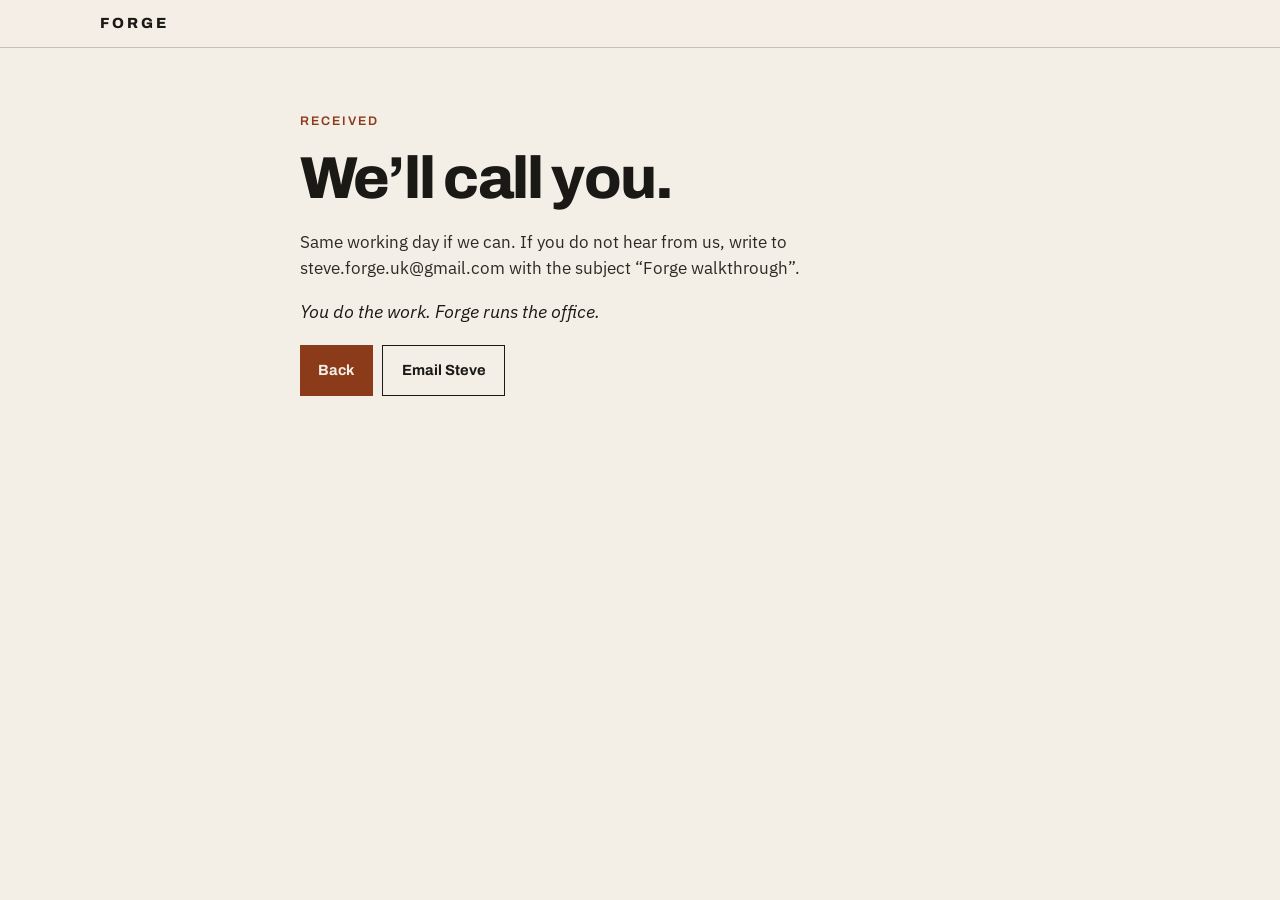
==== thanks.html @ c3102935 "Add Forge cold-email landing page" ====
<!DOCTYPE html>
<html lang="en-GB">
<head>
<meta charset="utf-8"/>
<meta name="viewport" content="width=device-width,initial-scale=1"/>
<title>Forge — We’ll call you</title>
<meta name="robots" content="noindex"/>
<meta name="theme-color" content="#F4EFE6"/>
<link rel="preconnect" href="https://fonts.googleapis.com"/>
<link rel="preconnect" href="https://fonts.gstatic.com" crossorigin/>
<link href="https://fonts.googleapis.com/css2?family=Archivo:wght@700;800&family=IBM+Plex+Sans:ital,wght@0,400;0,500;1,400&display=swap" rel="stylesheet"/>
<link rel="stylesheet" href="styles.css"/>
</head>
<body>
<header class="nav">
  <div class="wrap nav-inner">
    <a class="logo" href="index.html">FORGE</a>
  </div>
</header>
<main class="thanks">
  <div class="wrap narrow">
    <p class="eyebrow">Received</p>
    <h1>We’ll call you.</h1>
    <p class="lede">Same working day if we can. If you do not hear from us, write to steve.forge.uk@gmail.com with the subject “Forge walkthrough”.</p>
    <p class="lockup">You do the work. Forge runs the office.</p>
    <div class="btns">
      <a class="btn btn-primary" href="index.html">Back</a>
      <a class="btn btn-ghost" href="mailto:steve.forge.uk@gmail.com">Email Steve</a>
    </div>
  </div>
</main>
</body>
</html>
---- styles.css ----
:root{
  --paper:#F4EFE6;
  --paper-2:#EBE4D8;
  --ink:#1A1916;
  --rust:#8B3A1A;
  --steel:#5C574E;
  --muted:#7A7468;
  --rule:#C8C0B4;
  --cream:#FAF6EF;
  --white:#FFFcf7;
  --ink-2:#2C2A26;
}
*{box-sizing:border-box;margin:0;padding:0}
html{scroll-behavior:smooth}
@media(prefers-reduced-motion:reduce){html{scroll-behavior:auto}}
body{
  font-family:"IBM Plex Sans",system-ui,sans-serif;
  background:var(--paper);
  color:var(--ink);
  line-height:1.55;
  -webkit-font-smoothing:antialiased;
}
a{color:inherit}
.skip{
  position:absolute;left:-999px;top:0;background:var(--ink);color:var(--paper);padding:.6rem 1rem;z-index:100
}
.skip:focus{left:1rem;top:1rem}
.wrap{width:min(1080px,calc(100% - 2rem));margin:0 auto}
.wrap.narrow{width:min(680px,calc(100% - 2rem))}
.mono{font-family:"IBM Plex Mono",ui-monospace,monospace;letter-spacing:.04em;font-size:.78rem}
.eyebrow{
  font-family:"Archivo",sans-serif;font-weight:600;font-size:.78rem;
  letter-spacing:.16em;text-transform:uppercase;color:var(--rust);margin-bottom:1rem
}
.light-eye{color:#E0B8A4}
h1,h2,h3{font-family:"Archivo",sans-serif;font-weight:800;letter-spacing:-.03em;line-height:1.08}
h1{font-size:clamp(2.1rem,6.8vw,3.7rem);margin-bottom:1.1rem}
h2{font-size:clamp(1.55rem,3.8vw,2.35rem);margin-bottom:1rem}
h3{font-size:1.05rem;margin-bottom:.45rem}
.lede,.intro{font-size:1.08rem;max-width:38rem;color:var(--ink-2);margin-bottom:1rem}
.lockup{font-style:italic;font-size:1.12rem;margin:0 0 1.2rem}
.fine{font-size:.88rem;color:var(--muted);margin-top:.9rem;max-width:34rem}
.after{margin-top:1.2rem;font-size:1.05rem}
.light{color:#F4EFE6}
.intro.light{color:#E8E0D4}

.nav{
  position:sticky;top:0;z-index:40;
  background:rgba(244,239,230,.94);
  border-bottom:1px solid var(--rule);
  backdrop-filter:blur(10px)
}
.nav-inner{display:flex;align-items:center;justify-content:space-between;padding:.75rem 0}
.logo{font-family:"Archivo",sans-serif;font-weight:800;letter-spacing:.2em;font-size:.92rem;text-decoration:none}
.btn,.nav-cta{
  display:inline-flex;align-items:center;justify-content:center;
  font-family:"Archivo",sans-serif;font-weight:700;text-decoration:none;border:0;cursor:pointer;
  padding:.8rem 1.15rem;font-size:.92rem
}
.nav-cta,.btn-primary{background:var(--rust);color:var(--paper)}
.btn-ghost{background:transparent;color:var(--ink);border:1px solid var(--ink)}
.btn:hover,.nav-cta:hover{filter:brightness(1.08)}
.btn-block{width:100%;margin-top:.4rem}
.btns{display:flex;flex-wrap:wrap;gap:.6rem}

.hero{padding:2.4rem 0 2.8rem}
.hero-grid{display:grid;gap:1.6rem}
@media(min-width:880px){
  .hero-grid{grid-template-columns:1.15fr .85fr;align-items:center;gap:2.4rem}
}
.card{
  background:var(--white);
  border:1px solid var(--rule);
  padding:1.2rem 1.25rem 1.1rem
}
.card-kicker{color:var(--rust);margin-bottom:.8rem}
.mini-flow{list-style:none}
.mini-flow li{
  display:flex;gap:.75rem;align-items:baseline;
  padding:.45rem 0;border-bottom:1px solid var(--paper-2);font-size:1rem
}
.mini-flow li:last-child{border-bottom:0}
.mini-flow span{font-family:"IBM Plex Mono",ui-monospace,monospace;font-size:.72rem;color:var(--rust);letter-spacing:.08em}

.sec{padding:3rem 0}
.sec-ink{background:var(--ink);color:var(--paper)}
.sec-paper2{background:var(--paper-2);border-top:1px solid var(--rule);border-bottom:1px solid var(--rule)}

.split{list-style:none;margin:1.2rem 0 0;display:grid;gap:.45rem}
.split li{padding-left:1rem;position:relative}
.split li:before{content:"";position:absolute;left:0;top:.7rem;width:.45rem;height:.45rem;background:var(--rust)}

.grid-3{display:grid;gap:1.3rem;margin-top:1.4rem}
@media(min-width:800px){.grid-3{grid-template-columns:repeat(3,1fr);gap:1.6rem}}
.grid-3 article{border-top:1px solid #3A3732;padding-top:1rem}
.grid-3 p{color:#D8D0C4}

.modes{list-style:none;display:grid;gap:.7rem;margin-top:1.1rem;max-width:40rem}
.modes li{padding:.85rem 1rem;background:var(--white);border:1px solid var(--rule)}

.offer .price{font-family:"Archivo",sans-serif;font-weight:800;font-size:1.7rem;letter-spacing:-.03em}
.offer .price span{font-family:"IBM Plex Sans",sans-serif;font-weight:400;font-size:1rem;color:var(--steel);letter-spacing:0;margin-left:.35rem}
.price-row{display:grid;gap:1rem;margin-top:1.2rem}
@media(min-width:720px){.price-row{grid-template-columns:1fr 1fr;align-items:center}}
.price-note{color:var(--steel);max-width:28rem}

.talk{display:grid;gap:1.8rem}
@media(min-width:860px){.talk{grid-template-columns:1fr 1fr;align-items:start;gap:2.4rem}}
.ticks{list-style:none;margin-top:1rem}
.ticks li{padding:.3rem 0 .3rem 1.1rem;position:relative}
.ticks li:before{content:"—";position:absolute;left:0;color:#E0B8A4}

.form{
  background:var(--paper);
  color:var(--ink);
  padding:1.2rem;
  display:grid;gap:.75rem
}
.form label{display:grid;gap:.3rem;font-size:.9rem;font-weight:500}
.form input,.form select{
  font:inherit;padding:.7rem .7rem;border:1px solid var(--rule);background:var(--white);color:var(--ink)
}
.form input:focus,.form select:focus{outline:2px solid var(--rust);outline-offset:1px}
.form-fine{font-size:.8rem;color:var(--muted)}
.honey{position:absolute;left:-9999px;height:0;width:0;opacity:0}

.foot{border-top:1px solid var(--rule);padding:1.4rem 0 2rem;color:var(--steel);font-size:.9rem}
.foot-inner{display:grid;gap:.35rem}
.foot a{text-decoration:none}
.foot a:hover{color:var(--ink)}

.thanks{padding:4rem 0 5rem}
@media(max-width:480px){
  .nav-cta{padding:.65rem .85rem;font-size:.82rem}
}
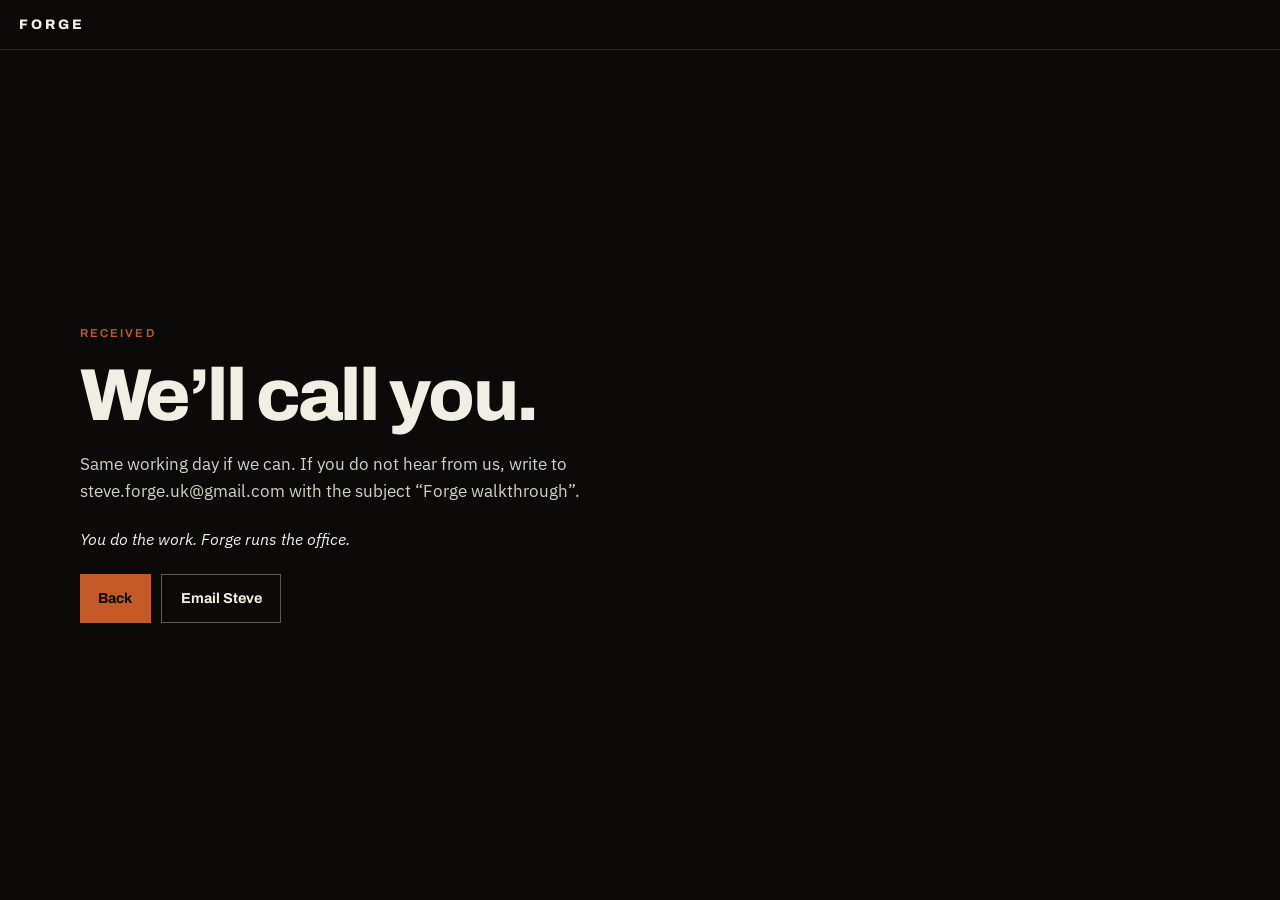
==== commit 636ad607: "Premium trade editorial redesign for cold-email page" ====
--- a/thanks.html
+++ b/thanks.html
@@ -5,20 +5,18 @@
 <meta name="viewport" content="width=device-width,initial-scale=1"/>
 <title>Forge — We’ll call you</title>
 <meta name="robots" content="noindex"/>
-<meta name="theme-color" content="#F4EFE6"/>
+<meta name="theme-color" content="#0B0A09"/>
 <link rel="preconnect" href="https://fonts.googleapis.com"/>
 <link rel="preconnect" href="https://fonts.gstatic.com" crossorigin/>
 <link href="https://fonts.googleapis.com/css2?family=Archivo:wght@700;800&family=IBM+Plex+Sans:ital,wght@0,400;0,500;1,400&display=swap" rel="stylesheet"/>
 <link rel="stylesheet" href="styles.css"/>
 </head>
-<body>
-<header class="nav">
-  <div class="wrap nav-inner">
-    <a class="logo" href="index.html">FORGE</a>
-  </div>
+<body class="thanks">
+<header class="nav solid">
+  <a class="logo" href="index.html">FORGE</a>
 </header>
-<main class="thanks">
-  <div class="wrap narrow">
+<main>
+  <div class="wrap">
     <p class="eyebrow">Received</p>
     <h1>We’ll call you.</h1>
     <p class="lede">Same working day if we can. If you do not hear from us, write to steve.forge.uk@gmail.com with the subject “Forge walkthrough”.</p>
--- a/styles.css
+++ b/styles.css
@@ -1,135 +1,170 @@
 :root{
-  --paper:#F4EFE6;
-  --paper-2:#EBE4D8;
-  --ink:#1A1916;
-  --rust:#8B3A1A;
-  --steel:#5C574E;
-  --muted:#7A7468;
-  --rule:#C8C0B4;
-  --cream:#FAF6EF;
-  --white:#FFFcf7;
-  --ink-2:#2C2A26;
+  --void:#0B0A09;
+  --ink:#12110F;
+  --paper:#F3EEE4;
+  --paper-2:#E7DFD1;
+  --cream:#FAF6EE;
+  --white:#FFFCF6;
+  --muted:#8A8378;
+  --steel:#6A645B;
+  --rule:#2C2A26;
+  --rule-light:#C9C1B4;
+  --signal:#C45A28;
+  --signal-dim:#8B3A1A;
+  --display:"Archivo",system-ui,sans-serif;
+  --sans:"IBM Plex Sans",system-ui,sans-serif;
+  --mono:"IBM Plex Mono",ui-monospace,Menlo,monospace;
+  --ease:cubic-bezier(.22,.7,.2,1);
 }
 *{box-sizing:border-box;margin:0;padding:0}
 html{scroll-behavior:smooth}
-@media(prefers-reduced-motion:reduce){html{scroll-behavior:auto}}
+@media(prefers-reduced-motion:reduce){
+  html{scroll-behavior:auto}
+  *,*::before,*::after{animation:none!important;transition:none!important}
+}
 body{
-  font-family:"IBM Plex Sans",system-ui,sans-serif;
-  background:var(--paper);
-  color:var(--ink);
+  font-family:var(--sans);
+  background:var(--void);
+  color:var(--paper);
   line-height:1.55;
   -webkit-font-smoothing:antialiased;
+  text-rendering:optimizeLegibility;
 }
+img{max-width:100%;display:block}
 a{color:inherit}
-.skip{
-  position:absolute;left:-999px;top:0;background:var(--ink);color:var(--paper);padding:.6rem 1rem;z-index:100
+.skip{position:absolute;left:-999px;top:0;background:var(--paper);color:var(--ink);padding:.7rem 1rem;z-index:200}
+.skip:focus{left:1rem;top:1rem}
+.wrap{width:min(1120px,calc(100% - 2.2rem));margin:0 auto}
+.mono{font-family:var(--mono);letter-spacing:.04em}
+.eyebrow{
+  font-family:var(--display);font-weight:600;font-size:.72rem;
+  letter-spacing:.18em;text-transform:uppercase;color:var(--signal);margin-bottom:.9rem
 }
-.skip:focus{left:1rem;top:1rem}
-.wrap{width:min(1080px,calc(100% - 2rem));margin:0 auto}
-.wrap.narrow{width:min(680px,calc(100% - 2rem))}
-.mono{font-family:"IBM Plex Mono",ui-monospace,monospace;letter-spacing:.04em;font-size:.78rem}
-.eyebrow{
-  font-family:"Archivo",sans-serif;font-weight:600;font-size:.78rem;
-  letter-spacing:.16em;text-transform:uppercase;color:var(--rust);margin-bottom:1rem
-}
-.light-eye{color:#E0B8A4}
-h1,h2,h3{font-family:"Archivo",sans-serif;font-weight:800;letter-spacing:-.03em;line-height:1.08}
-h1{font-size:clamp(2.1rem,6.8vw,3.7rem);margin-bottom:1.1rem}
-h2{font-size:clamp(1.55rem,3.8vw,2.35rem);margin-bottom:1rem}
-h3{font-size:1.05rem;margin-bottom:.45rem}
-.lede,.intro{font-size:1.08rem;max-width:38rem;color:var(--ink-2);margin-bottom:1rem}
-.lockup{font-style:italic;font-size:1.12rem;margin:0 0 1.2rem}
-.fine{font-size:.88rem;color:var(--muted);margin-top:.9rem;max-width:34rem}
-.after{margin-top:1.2rem;font-size:1.05rem}
-.light{color:#F4EFE6}
-.intro.light{color:#E8E0D4}
+.eyebrow.rust{color:var(--signal-dim)}
+h1,h2{font-family:var(--display);font-weight:800;letter-spacing:-.035em;line-height:1.04}
+h1{font-size:clamp(2.35rem,7vw,4.6rem);margin-bottom:1.1rem}
+h2{font-size:clamp(1.7rem,4.2vw,2.85rem);margin-bottom:1rem}
+.lede{font-size:1.08rem;max-width:38rem;color:#D8D0C4;margin-bottom:1.35rem}
+.lede-dark{font-size:1.06rem;max-width:40rem;color:#C9C1B4;margin-bottom:1.8rem}
+.fine{font-size:.84rem;color:#A39B90;margin-top:1rem;max-width:34rem}
+.fine-ink{font-size:.9rem;color:var(--steel);margin-top:1rem;max-width:32rem}
 
 .nav{
-  position:sticky;top:0;z-index:40;
-  background:rgba(244,239,230,.94);
-  border-bottom:1px solid var(--rule);
-  backdrop-filter:blur(10px)
+  position:fixed;top:0;left:0;right:0;z-index:40;
+  display:flex;align-items:center;justify-content:space-between;gap:1rem;
+  padding:.85rem 1.2rem;
+  background:linear-gradient(180deg,rgba(11,10,9,.7),rgba(11,10,9,0));
+  transition:background .35s var(--ease),border-color .35s;
 }
-.nav-inner{display:flex;align-items:center;justify-content:space-between;padding:.75rem 0}
-.logo{font-family:"Archivo",sans-serif;font-weight:800;letter-spacing:.2em;font-size:.92rem;text-decoration:none}
-.btn,.nav-cta{
+.nav.solid{background:rgba(11,10,9,.94);border-bottom:1px solid var(--rule);backdrop-filter:blur(12px)}
+.logo{font-family:var(--display);font-weight:800;letter-spacing:.22em;font-size:.86rem;text-decoration:none}
+.nav-line{display:none;color:#A39B90;font-size:.82rem}
+@media(min-width:720px){.nav-line{display:block;margin-right:auto;margin-left:1.2rem}}
+.nav-cta,.btn{
   display:inline-flex;align-items:center;justify-content:center;
-  font-family:"Archivo",sans-serif;font-weight:700;text-decoration:none;border:0;cursor:pointer;
-  padding:.8rem 1.15rem;font-size:.92rem
+  font-family:var(--display);font-weight:700;text-decoration:none;border:0;cursor:pointer;
+  padding:.78rem 1.15rem;font-size:.9rem
 }
-.nav-cta,.btn-primary{background:var(--rust);color:var(--paper)}
-.btn-ghost{background:transparent;color:var(--ink);border:1px solid var(--ink)}
+.nav-cta,.btn-primary{background:var(--signal);color:var(--void)}
+.btn-ghost{background:transparent;color:var(--paper);border:1px solid rgba(243,238,228,.35)}
 .btn:hover,.nav-cta:hover{filter:brightness(1.08)}
-.btn-block{width:100%;margin-top:.4rem}
-.btns{display:flex;flex-wrap:wrap;gap:.6rem}
+.btn-block{width:100%}
+.btns{display:flex;flex-wrap:wrap;gap:.65rem}
 
-.hero{padding:2.4rem 0 2.8rem}
-.hero-grid{display:grid;gap:1.6rem}
+.hero{position:relative;min-height:100svh;display:flex;align-items:flex-end;padding:7rem 0 3.4rem}
+.hero-img{position:absolute;inset:0;width:100%;height:100%;object-fit:cover;object-position:center 40%}
+.hero-veil{
+  position:absolute;inset:0;
+  background:
+    linear-gradient(180deg,rgba(11,10,9,.25) 0%,rgba(11,10,9,.55) 42%,rgba(11,10,9,.92) 100%),
+    radial-gradient(120% 80% at 20% 80%,rgba(196,90,40,.18),transparent 55%);
+}
+.hero-copy{position:relative;width:min(1120px,calc(100% - 2.2rem));margin:0 auto}
+
+.strip{border-top:1px solid var(--rule);border-bottom:1px solid var(--rule);padding:1.6rem 0;background:#100F0D}
+.kicker{color:var(--signal);font-size:.72rem;letter-spacing:.14em;text-transform:uppercase;margin-bottom:.8rem}
+.strip ul{list-style:none;display:flex;flex-wrap:wrap;gap:.45rem .7rem}
+.strip li{
+  font-family:var(--mono);font-size:.78rem;letter-spacing:.02em;
+  border:1px solid #3A3732;padding:.4rem .65rem;color:#E7DFD1
+}
+
+.paper{background:var(--paper);color:var(--ink);padding:4.2rem 0}
+.paper p{max-width:36rem;color:#2C2A26;margin-bottom:.9rem}
+.pair{display:grid;gap:2rem;align-items:center}
 @media(min-width:880px){
-  .hero-grid{grid-template-columns:1.15fr .85fr;align-items:center;gap:2.4rem}
+  .pair{grid-template-columns:1fr 1fr;gap:3rem}
+  .pair-rev{grid-template-columns:1.05fr .95fr}
+  .pair-rev figure{order:-1}
 }
-.card{
-  background:var(--white);
-  border:1px solid var(--rule);
-  padding:1.2rem 1.25rem 1.1rem
+figure img{width:100%;height:min(420px,52vw);object-fit:cover;filter:saturate(.92) contrast(1.04)}
+figcaption{font-size:.82rem;color:var(--steel);margin-top:.55rem}
+
+.dark{padding:4.4rem 0 4.6rem}
+.steps{list-style:none;display:grid;gap:0;border-top:1px solid var(--rule)}
+@media(min-width:800px){.steps{grid-template-columns:1fr 1fr}}
+.steps li{
+  display:flex;gap:1rem;padding:1.15rem 1rem 1.15rem 0;
+  border-bottom:1px solid var(--rule)
 }
-.card-kicker{color:var(--rust);margin-bottom:.8rem}
-.mini-flow{list-style:none}
-.mini-flow li{
-  display:flex;gap:.75rem;align-items:baseline;
-  padding:.45rem 0;border-bottom:1px solid var(--paper-2);font-size:1rem
+@media(min-width:800px){
+  .steps li:nth-child(odd){padding-right:1.6rem;border-right:1px solid var(--rule)}
+  .steps li:nth-child(even){padding-left:1.6rem}
 }
-.mini-flow li:last-child{border-bottom:0}
-.mini-flow span{font-family:"IBM Plex Mono",ui-monospace,monospace;font-size:.72rem;color:var(--rust);letter-spacing:.08em}
+.steps span{font-family:var(--mono);font-size:.72rem;color:var(--signal);letter-spacing:.08em;padding-top:.2rem}
+.steps strong{display:block;font-family:var(--display);font-weight:700;margin-bottom:.25rem}
+.steps p{color:#B7AFA4;font-size:.95rem}
 
-.sec{padding:3rem 0}
-.sec-ink{background:var(--ink);color:var(--paper)}
-.sec-paper2{background:var(--paper-2);border-top:1px solid var(--rule);border-bottom:1px solid var(--rule)}
+.modes{list-style:none;margin-top:1.2rem;display:grid;gap:.55rem}
+.modes li{display:grid;grid-template-columns:7.2rem 1fr;gap:.6rem;align-items:baseline;border-top:1px solid var(--rule-light);padding-top:.7rem}
+.modes span{font-family:var(--display);font-weight:700}
 
-.split{list-style:none;margin:1.2rem 0 0;display:grid;gap:.45rem}
-.split li{padding-left:1rem;position:relative}
-.split li:before{content:"";position:absolute;left:0;top:.7rem;width:.45rem;height:.45rem;background:var(--rust)}
+.band{position:relative;min-height:420px;display:flex;align-items:flex-end}
+.band img{position:absolute;inset:0;width:100%;height:100%;object-fit:cover;filter:saturate(.85)}
+.band-copy{
+  position:relative;width:min(1120px,calc(100% - 2.2rem));margin:0 auto;padding:5rem 0 2.6rem;
+  background:linear-gradient(180deg,transparent,rgba(11,10,9,.88) 55%)
+}
+.band-copy .mono{color:var(--signal);font-size:.72rem;letter-spacing:.14em;text-transform:uppercase;margin-bottom:.7rem}
+.band-copy p{max-width:34rem;color:#D8D0C4}
 
-.grid-3{display:grid;gap:1.3rem;margin-top:1.4rem}
-@media(min-width:800px){.grid-3{grid-template-columns:repeat(3,1fr);gap:1.6rem}}
-.grid-3 article{border-top:1px solid #3A3732;padding-top:1rem}
-.grid-3 p{color:#D8D0C4}
+.offer-sec{background:var(--paper-2);color:var(--ink);padding:4rem 0}
+.offer-grid{display:grid;gap:2rem}
+@media(min-width:860px){.offer-grid{grid-template-columns:1.15fr .85fr;align-items:center}}
+.offer-sec p{max-width:36rem;margin-bottom:.9rem}
+.prices{display:flex;flex-wrap:wrap;gap:1.4rem;margin:1.3rem 0 .4rem}
+.prices strong{display:block;font-family:var(--display);font-size:2rem;letter-spacing:-.03em;line-height:1}
+.prices span{color:var(--steel);font-size:.9rem}
+.slip{background:var(--white);border:1px solid var(--rule-light);padding:1.3rem 1.25rem}
+.slip-k{color:var(--signal-dim);font-size:.72rem;letter-spacing:.12em;text-transform:uppercase}
+.slip-t{font-family:var(--display);font-weight:800;font-size:1.25rem;margin:.45rem 0 1rem;letter-spacing:-.03em}
+.slip ul{list-style:none}
+.slip li{padding:.45rem 0;border-top:1px solid var(--paper-2)}
 
-.modes{list-style:none;display:grid;gap:.7rem;margin-top:1.1rem;max-width:40rem}
-.modes li{padding:.85rem 1rem;background:var(--white);border:1px solid var(--rule)}
+.talk{padding:4.2rem 0 4.6rem}
+.talk-grid{display:grid;gap:2rem}
+@media(min-width:860px){.talk-grid{grid-template-columns:.9fr 1.1fr;gap:3rem;align-items:start}}
+.form{background:var(--paper);color:var(--ink);padding:1.3rem;display:grid;gap:.75rem}
+.form label{display:grid;gap:.32rem;font-size:.86rem;font-weight:500}
+.form input,.form select{
+  font:inherit;padding:.78rem .7rem;border:1px solid var(--rule-light);background:var(--white);color:var(--ink)
+}
+.form input:focus,.form select:focus{outline:2px solid var(--signal);outline-offset:1px}
+.two{display:grid;gap:.75rem}
+@media(min-width:560px){.two{grid-template-columns:1fr 1fr}}
+.form-fine{font-size:.78rem;color:var(--steel)}
+.honey{position:absolute;left:-9999px;opacity:0;height:0;width:0}
 
-.offer .price{font-family:"Archivo",sans-serif;font-weight:800;font-size:1.7rem;letter-spacing:-.03em}
-.offer .price span{font-family:"IBM Plex Sans",sans-serif;font-weight:400;font-size:1rem;color:var(--steel);letter-spacing:0;margin-left:.35rem}
-.price-row{display:grid;gap:1rem;margin-top:1.2rem}
-@media(min-width:720px){.price-row{grid-template-columns:1fr 1fr;align-items:center}}
-.price-note{color:var(--steel);max-width:28rem}
+.foot{border-top:1px solid var(--rule);padding:1.6rem 0 2.2rem;color:#A39B90;font-size:.88rem}
+.foot-inner{display:grid;gap:.3rem}
+.foot a{text-decoration:none}
+.foot a:hover{color:var(--paper)}
 
-.talk{display:grid;gap:1.8rem}
-@media(min-width:860px){.talk{grid-template-columns:1fr 1fr;align-items:start;gap:2.4rem}}
-.ticks{list-style:none;margin-top:1rem}
-.ticks li{padding:.3rem 0 .3rem 1.1rem;position:relative}
-.ticks li:before{content:"—";position:absolute;left:0;color:#E0B8A4}
-
-.form{
-  background:var(--paper);
-  color:var(--ink);
-  padding:1.2rem;
-  display:grid;gap:.75rem
+.thanks{min-height:100svh;display:flex;flex-direction:column}
+.thanks main{flex:1;display:flex;align-items:center;padding:7rem 0 4rem}
+.thanks h1{color:var(--paper)}
+.thanks .lede{color:#D8D0C4}
+.thanks .lockup{font-style:italic;margin:1rem 0 1.4rem}
+@media(max-width:480px){
+  .nav-cta{padding:.62rem .8rem;font-size:.8rem}
 }
-.form label{display:grid;gap:.3rem;font-size:.9rem;font-weight:500}
-.form input,.form select{
-  font:inherit;padding:.7rem .7rem;border:1px solid var(--rule);background:var(--white);color:var(--ink)
-}
-.form input:focus,.form select:focus{outline:2px solid var(--rust);outline-offset:1px}
-.form-fine{font-size:.8rem;color:var(--muted)}
-.honey{position:absolute;left:-9999px;height:0;width:0;opacity:0}
-
-.foot{border-top:1px solid var(--rule);padding:1.4rem 0 2rem;color:var(--steel);font-size:.9rem}
-.foot-inner{display:grid;gap:.35rem}
-.foot a{text-decoration:none}
-.foot a:hover{color:var(--ink)}
-
-.thanks{padding:4rem 0 5rem}
-@media(max-width:480px){
-  .nav-cta{padding:.65rem .85rem;font-size:.82rem}
-}
